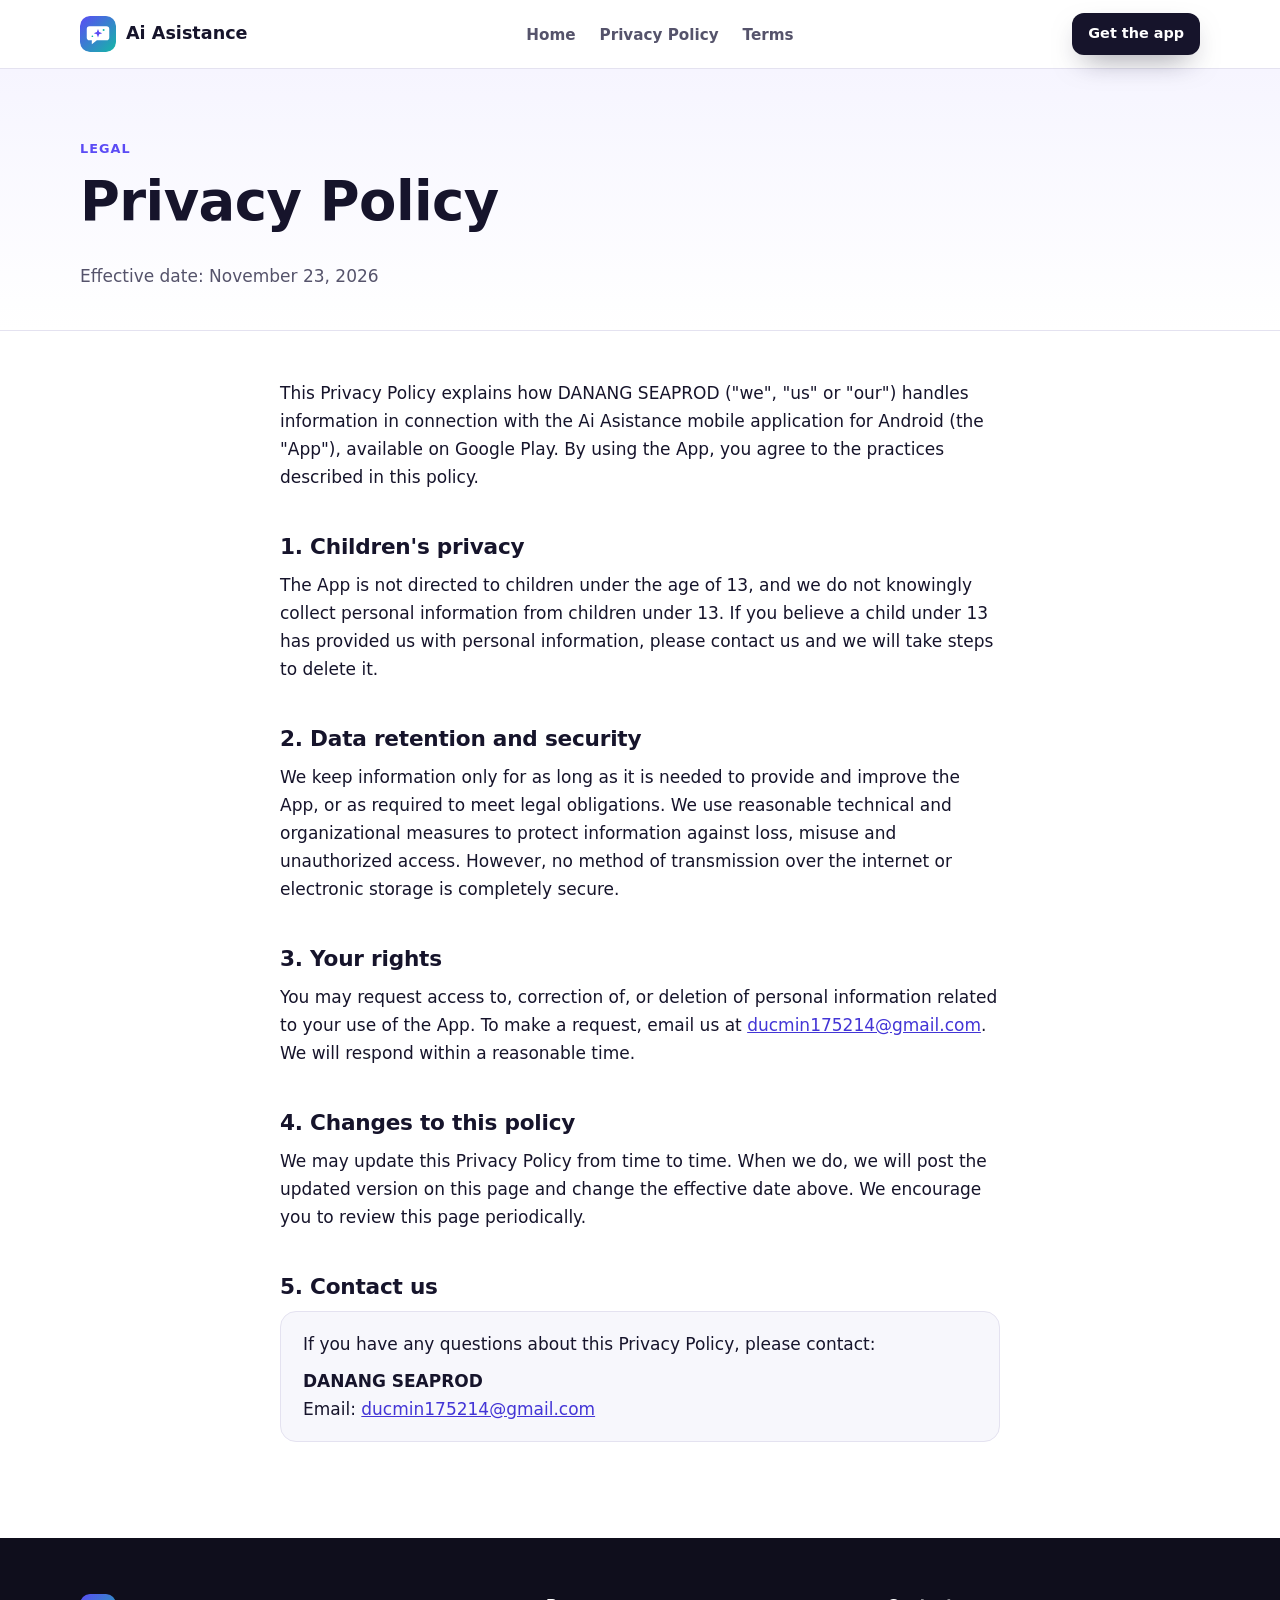
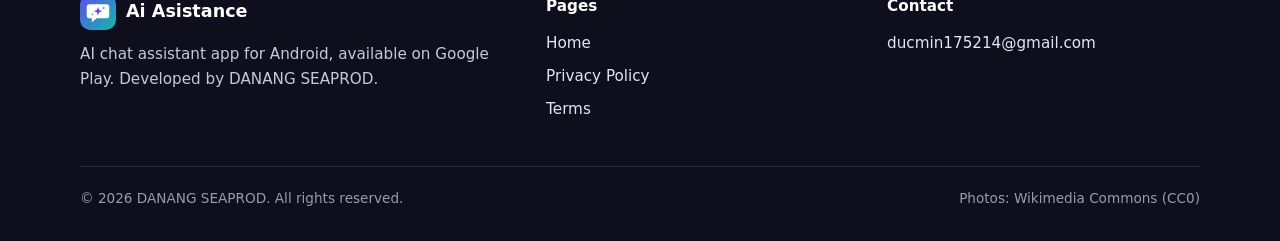
==== policies.html @ b242c6a3 "CODE12OPS-1402: Web 973: trang giới thiệu, chính sách, điều khoản, app-ads.txt CODE12 run 3403cdd0-7" ====
<!DOCTYPE html>
<html lang="en">
<head>
  <meta charset="utf-8">
  <meta name="viewport" content="width=device-width, initial-scale=1">
  <title>Privacy Policy — Ai Asistance (Android app on Google Play)</title>
  <meta name="description" content="Privacy Policy for Ai Asistance, the AI chat assistant app for Android by DANANG SEAPROD.">
  <meta property="og:type" content="website">
  <meta property="og:title" content="Privacy Policy — Ai Asistance">
  <meta property="og:description" content="How Ai Asistance by DANANG SEAPROD handles your information.">
  <meta property="og:image" content="assets/img/coffee-phone.jpg">
  <meta name="theme-color" content="#5b4bf5">
  <link rel="icon" href="assets/icon.svg" type="image/svg+xml">
  <link rel="stylesheet" href="assets/style.css">
</head>
<body>
<a class="skip" href="#main">Skip to content</a>

<header class="site-header">
  <nav class="container nav" aria-label="Main">
    <a class="brand" href="index.html"><img src="assets/icon.svg" alt="" width="36" height="36">Ai Asistance</a>
    <ul class="nav-links">
      <li><a href="index.html">Home</a></li>
      <li><a href="policies.html">Privacy Policy</a></li>
      <li><a href="terms.html">Terms</a></li>
    </ul>
    <a class="btn btn-play btn-sm" href="https://play.google.com/store/apps/details?id=com.assistance.ai.live.addvancer" rel="noopener">Get the app</a>
  </nav>
</header>

<main id="main">
  <section class="legal-hero">
    <div class="container">
      <span class="kicker">Legal</span>
      <h1>Privacy Policy</h1>
      <p>Effective date: November 23, 2026</p>
    </div>
  </section>

  <article class="container legal">
    <p>This Privacy Policy explains how DANANG SEAPROD ("we", "us" or "our") handles information in connection with the Ai Asistance mobile application for Android (the "App"), available on Google Play. By using the App, you agree to the practices described in this policy.</p>

    <h2>1. Children's privacy</h2>
    <p>The App is not directed to children under the age of 13, and we do not knowingly collect personal information from children under 13. If you believe a child under 13 has provided us with personal information, please contact us and we will take steps to delete it.</p>

    <h2>2. Data retention and security</h2>
    <p>We keep information only for as long as it is needed to provide and improve the App, or as required to meet legal obligations. We use reasonable technical and organizational measures to protect information against loss, misuse and unauthorized access. However, no method of transmission over the internet or electronic storage is completely secure.</p>

    <h2>3. Your rights</h2>
    <p>You may request access to, correction of, or deletion of personal information related to your use of the App. To make a request, email us at <a href="mailto:ducmin175214@gmail.com">ducmin175214@gmail.com</a>. We will respond within a reasonable time.</p>

    <h2>4. Changes to this policy</h2>
    <p>We may update this Privacy Policy from time to time. When we do, we will post the updated version on this page and change the effective date above. We encourage you to review this page periodically.</p>

    <h2>5. Contact us</h2>
    <div class="box">
      <p style="margin:0">If you have any questions about this Privacy Policy, please contact:</p>
      <p style="margin:.5em 0 0"><strong>DANANG SEAPROD</strong><br>
      Email: <a href="mailto:ducmin175214@gmail.com">ducmin175214@gmail.com</a></p>
    </div>
  </article>
</main>

<footer class="site-footer">
  <div class="container">
    <div class="footer-grid">
      <div>
        <a class="brand" href="index.html"><img src="assets/icon.svg" alt="" width="36" height="36">Ai Asistance</a>
        <p style="margin-top:12px">AI chat assistant app for Android, available on Google Play. Developed by DANANG SEAPROD.</p>
      </div>
      <div>
        <h4>Pages</h4>
        <ul>
          <li><a href="index.html">Home</a></li>
          <li><a href="policies.html">Privacy Policy</a></li>
          <li><a href="terms.html">Terms</a></li>
        </ul>
      </div>
      <div>
        <h4>Contact</h4>
        <ul>
          <li><a href="mailto:ducmin175214@gmail.com">ducmin175214@gmail.com</a></li>
        </ul>
      </div>
    </div>
    <div class="footer-bottom">
      <span>© 2026 DANANG SEAPROD. All rights reserved.</span>
      <span>Photos: Wikimedia Commons (CC0)</span>
    </div>
  </div>
</footer>
</body>
</html>
---- assets/style.css ----
/* Ai Asistance — site styles */
:root {
  --brand: #5b4bf5;
  --brand-dark: #4335d6;
  --brand-2: #14b8a6;
  --brand-soft: #eeecff;
  --bg: #ffffff;
  --bg-alt: #f7f7fc;
  --text: #16142b;
  --muted: #55536b;
  --line: #e4e2f0;
  --radius: 20px;
  --shadow: 0 24px 60px -24px rgba(45, 33, 160, 0.35);
  --font: system-ui, -apple-system, "Segoe UI", Roboto, "Helvetica Neue", Arial, sans-serif;
}

*, *::before, *::after { box-sizing: border-box; }
html { scroll-behavior: smooth; }
@media (prefers-reduced-motion: reduce) {
  html { scroll-behavior: auto; }
  *, *::before, *::after { transition: none !important; animation: none !important; }
}
body {
  margin: 0;
  font-family: var(--font);
  font-size: 17px;
  line-height: 1.65;
  color: var(--text);
  background: var(--bg);
  -webkit-font-smoothing: antialiased;
}
img { max-width: 100%; height: auto; display: block; }
a { color: var(--brand-dark); }
a:hover { color: var(--brand); }
h1, h2, h3 { line-height: 1.2; margin: 0 0 .5em; letter-spacing: -0.01em; }
h1 { font-size: clamp(2.25rem, 5.5vw, 3.4rem); font-weight: 800; }
h2 { font-size: clamp(1.75rem, 3.6vw, 2.4rem); font-weight: 800; }
h3 { font-size: 1.2rem; font-weight: 700; }
p { margin: 0 0 1em; }

.container { width: 100%; max-width: 1160px; margin: 0 auto; padding: 0 20px; }
.skip { position: absolute; left: -999px; top: 0; }
.skip:focus { left: 12px; top: 12px; background: #fff; padding: 8px 12px; z-index: 100; }

/* Header */
.site-header {
  position: sticky; top: 0; z-index: 50;
  background: rgba(255, 255, 255, 0.88);
  backdrop-filter: saturate(160%) blur(12px);
  border-bottom: 1px solid var(--line);
}
.nav { display: flex; align-items: center; justify-content: space-between; height: 68px; gap: 16px; }
.brand { display: flex; align-items: center; gap: 10px; font-weight: 800; font-size: 1.1rem; color: var(--text); text-decoration: none; }
.brand img { width: 36px; height: 36px; border-radius: 10px; }
.nav-links { display: none; gap: 24px; list-style: none; margin: 0; padding: 0; }
.nav-links a { color: var(--muted); text-decoration: none; font-weight: 600; font-size: .95rem; }
.nav-links a:hover { color: var(--brand); }
@media (min-width: 900px) { .nav-links { display: flex; } }

/* Buttons */
.btn {
  display: inline-flex; align-items: center; gap: 10px;
  padding: 14px 24px; border-radius: 14px;
  font-weight: 700; font-size: 1rem; text-decoration: none;
  transition: transform .2s ease, box-shadow .2s ease, background .2s ease;
}
.btn-play { background: var(--text); color: #fff; box-shadow: 0 12px 30px -12px rgba(22, 20, 43, .6); }
.btn-play:hover { color: #fff; transform: translateY(-2px); background: #000; }
.btn-play small { display: block; font-size: .72rem; font-weight: 500; opacity: .8; line-height: 1.1; }
.btn-play span { line-height: 1.15; text-align: left; }
.btn-play svg { width: 26px; height: 26px; flex: none; }
.btn-ghost { color: var(--brand-dark); background: var(--brand-soft); }
.btn-ghost:hover { transform: translateY(-2px); }
.btn-sm { padding: 9px 16px; font-size: .9rem; border-radius: 12px; }

/* Hero */
.hero {
  position: relative; overflow: hidden;
  padding: 64px 0 80px;
  background:
    radial-gradient(600px 400px at 85% 10%, rgba(20, 184, 166, .18), transparent 70%),
    radial-gradient(700px 500px at 10% 0%, rgba(91, 75, 245, .20), transparent 70%),
    linear-gradient(180deg, #f6f5ff 0%, #ffffff 100%);
}
.hero-grid { display: grid; gap: 48px; align-items: center; }
@media (min-width: 960px) { .hero-grid { grid-template-columns: 1.1fr .9fr; } .hero { padding: 96px 0 112px; } }
.eyebrow {
  display: inline-flex; align-items: center; gap: 8px;
  padding: 6px 14px; border-radius: 999px;
  background: #fff; border: 1px solid var(--line);
  font-size: .85rem; font-weight: 700; color: var(--brand-dark);
  margin-bottom: 20px;
}
.eyebrow::before { content: ""; width: 8px; height: 8px; border-radius: 50%; background: var(--brand-2); }
.hero p.lead { font-size: 1.15rem; color: var(--muted); max-width: 34em; }
.hero-actions { display: flex; flex-wrap: wrap; gap: 14px; align-items: center; margin: 28px 0 14px; }
.hero-note { font-size: .9rem; color: var(--muted); }

/* CSS phone */
.phone-stage { position: relative; display: flex; justify-content: center; }
.phone-stage::before {
  content: ""; position: absolute; inset: 8% 4%;
  background: linear-gradient(135deg, var(--brand), var(--brand-2));
  border-radius: 40px; filter: blur(60px); opacity: .35;
}
.phone {
  position: relative; width: 290px; max-width: 78vw;
  aspect-ratio: 9 / 19;
  background: #0f0e1c; border-radius: 44px; padding: 12px;
  box-shadow: var(--shadow), inset 0 0 0 2px #2b2940;
  transform: rotate(-3deg);
}
.phone::before {
  content: ""; position: absolute; top: 20px; left: 50%; transform: translateX(-50%);
  width: 80px; height: 22px; border-radius: 12px; background: #0f0e1c; z-index: 2;
}
.phone-screen {
  width: 100%; height: 100%; border-radius: 34px; overflow: hidden;
  background: #fbfbff; display: flex; flex-direction: column;
}
.phone-screen img { width: 100%; height: 100%; object-fit: cover; }
.chat-top {
  padding: 46px 16px 12px; display: flex; align-items: center; gap: 10px;
  background: linear-gradient(135deg, var(--brand), #7b6dff); color: #fff;
  font-weight: 700; font-size: .9rem;
}
.chat-top img { width: 28px; height: 28px; border-radius: 8px; background: #fff; }
.chat-body { flex: 1; padding: 14px 12px; display: flex; flex-direction: column; gap: 10px; font-size: .78rem; line-height: 1.45; }
.bubble { max-width: 85%; padding: 9px 12px; border-radius: 16px; }
.bubble.user { align-self: flex-end; background: var(--brand); color: #fff; border-bottom-right-radius: 4px; }
.bubble.ai { align-self: flex-start; background: #fff; border: 1px solid var(--line); border-bottom-left-radius: 4px; }
.chips { display: flex; flex-wrap: wrap; gap: 6px; }
.chips span { font-size: .68rem; padding: 4px 9px; border-radius: 999px; background: var(--brand-soft); color: var(--brand-dark); font-weight: 600; }
.chat-input { margin: 0 12px 16px; padding: 10px 14px; border-radius: 999px; background: #fff; border: 1px solid var(--line); color: #8a88a0; font-size: .75rem; }

/* Highlights */
.highlights { padding: 0 0 24px; margin-top: -40px; position: relative; z-index: 2; }
.hl-grid { display: grid; gap: 16px; grid-template-columns: repeat(auto-fit, minmax(220px, 1fr)); }
.hl {
  background: #fff; border: 1px solid var(--line); border-radius: var(--radius);
  padding: 20px; display: flex; gap: 14px; align-items: flex-start;
  box-shadow: 0 10px 30px -20px rgba(22, 20, 43, .25);
}
.hl .ico { flex: none; width: 44px; height: 44px; border-radius: 12px; display: grid; place-items: center; background: var(--brand-soft); color: var(--brand); }
.hl .ico svg { width: 24px; height: 24px; }
.hl strong { display: block; font-size: 1rem; }
.hl span { font-size: .9rem; color: var(--muted); line-height: 1.5; }

/* Sections */
.section { padding: 80px 0; }
@media (min-width: 960px) { .section { padding: 112px 0; } }
.section.alt { background: var(--bg-alt); }
.section-head { max-width: 640px; margin: 0 auto 56px; text-align: center; }
.section-head p { color: var(--muted); font-size: 1.08rem; }
.kicker { display: inline-block; font-size: .8rem; font-weight: 800; letter-spacing: .08em; text-transform: uppercase; color: var(--brand); margin-bottom: 10px; }

/* Feature rows */
.feature { display: grid; gap: 32px; align-items: center; margin-bottom: 72px; }
.feature:last-child { margin-bottom: 0; }
@media (min-width: 900px) {
  .feature { grid-template-columns: 1fr 1fr; gap: 64px; }
  .feature.reverse .feature-media { order: 2; }
}
.feature-media {
  border-radius: 28px; overflow: hidden; background: var(--brand-soft);
  box-shadow: var(--shadow); transition: transform .3s ease;
}
.feature-media:hover { transform: translateY(-4px); }
.feature-media img { width: 100%; height: auto; }
.feature-text p { color: var(--muted); max-width: 32em; }
.feature-text ul { margin: 0; padding: 0; list-style: none; }
.feature-text li { position: relative; padding-left: 28px; margin-bottom: 8px; }
.feature-text li::before {
  content: ""; position: absolute; left: 0; top: .45em; width: 16px; height: 16px; border-radius: 50%;
  background: var(--brand-2) url("data:image/svg+xml,%3Csvg xmlns='http://www.w3.org/2000/svg' viewBox='0 0 16 16'%3E%3Cpath d='M4 8.5l2.5 2.5L12 5.5' fill='none' stroke='%23fff' stroke-width='2' stroke-linecap='round' stroke-linejoin='round'/%3E%3C/svg%3E") center/12px no-repeat;
}

/* Tool grid */
.tools { display: grid; gap: 16px; grid-template-columns: repeat(auto-fit, minmax(240px, 1fr)); }
.tool {
  background: #fff; border: 1px solid var(--line); border-radius: var(--radius); padding: 24px;
  transition: transform .2s ease, box-shadow .2s ease, border-color .2s ease;
}
.tool:hover { transform: translateY(-4px); box-shadow: var(--shadow); border-color: transparent; }
.tool .ico { width: 48px; height: 48px; border-radius: 14px; display: grid; place-items: center; margin-bottom: 14px; color: #fff; background: linear-gradient(135deg, var(--brand), #7b6dff); }
.tool:nth-child(even) .ico { background: linear-gradient(135deg, var(--brand-2), #0e9384); }
.tool .ico svg { width: 26px; height: 26px; }
.tool p { color: var(--muted); font-size: .95rem; margin: 0; }

/* Gallery */
.gallery {
  display: grid; grid-auto-flow: column; grid-auto-columns: minmax(260px, 340px);
  gap: 20px; overflow-x: auto; scroll-snap-type: x mandatory;
  padding: 8px 4px 24px; -webkit-overflow-scrolling: touch;
}
.gallery figure { margin: 0; scroll-snap-align: start; }
.gallery img { border-radius: 22px; box-shadow: 0 18px 40px -24px rgba(22, 20, 43, .4); background: var(--brand-soft); }
.gallery figcaption { margin-top: 10px; font-size: .9rem; color: var(--muted); font-weight: 600; }

/* Steps */
.steps { display: grid; gap: 20px; counter-reset: step; }
@media (min-width: 860px) { .steps { grid-template-columns: repeat(3, 1fr); } }
.step { position: relative; background: #fff; border: 1px solid var(--line); border-radius: var(--radius); padding: 28px 24px 24px; }
.step::before {
  counter-increment: step; content: counter(step);
  display: grid; place-items: center; width: 40px; height: 40px; border-radius: 12px;
  background: var(--text); color: #fff; font-weight: 800; margin-bottom: 16px;
}
.step p { color: var(--muted); margin: 0; }

/* Audience */
.audience { display: grid; gap: 20px; }
@media (min-width: 860px) { .audience { grid-template-columns: repeat(3, 1fr); } }
.card { background: #fff; border-radius: var(--radius); overflow: hidden; border: 1px solid var(--line); display: flex; flex-direction: column; }
.card img { width: 100%; aspect-ratio: 3 / 2; object-fit: cover; }
.card-body { padding: 22px 24px 26px; }
.card-body p { color: var(--muted); margin: 0; }

/* FAQ */
.faq { max-width: 780px; margin: 0 auto; }
.faq details { border: 1px solid var(--line); border-radius: 16px; background: #fff; margin-bottom: 12px; padding: 0 22px; }
.faq summary { cursor: pointer; list-style: none; padding: 18px 0; font-weight: 700; display: flex; justify-content: space-between; gap: 16px; }
.faq summary::-webkit-details-marker { display: none; }
.faq summary::after { content: "+"; font-size: 1.4rem; line-height: 1; color: var(--brand); transition: transform .2s ease; }
.faq details[open] summary::after { transform: rotate(45deg); }
.faq details p { color: var(--muted); margin: 0 0 18px; }

/* CTA */
.cta {
  border-radius: 32px; padding: 56px 28px; text-align: center; color: #fff;
  background:
    radial-gradient(500px 300px at 90% 0%, rgba(20, 184, 166, .55), transparent 70%),
    linear-gradient(135deg, var(--brand-dark), var(--brand));
  box-shadow: var(--shadow);
}
.cta h2 { color: #fff; }
.cta p { color: rgba(255, 255, 255, .88); max-width: 34em; margin: 0 auto 28px; }
.cta img { width: 80px; height: 80px; border-radius: 22px; margin: 0 auto 20px; box-shadow: 0 12px 30px -10px rgba(0, 0, 0, .4); }
.cta .btn-play { background: #fff; color: var(--text); }
.cta .btn-play:hover { background: #f1f0ff; color: var(--text); }

/* Contact */
.contact { text-align: center; }
.contact a.mail { font-size: 1.2rem; font-weight: 700; }

/* Footer */
.site-footer { background: #0f0e1c; color: #c9c7dc; padding: 56px 0 32px; font-size: .95rem; }
.footer-grid { display: grid; gap: 28px; }
@media (min-width: 760px) { .footer-grid { grid-template-columns: 1.4fr 1fr 1fr; } }
.site-footer .brand { color: #fff; }
.site-footer a { color: #e5e3f5; text-decoration: none; }
.site-footer a:hover { color: #fff; text-decoration: underline; }
.site-footer h4 { color: #fff; margin: 0 0 12px; font-size: .95rem; }
.site-footer ul { list-style: none; margin: 0; padding: 0; }
.site-footer li { margin-bottom: 8px; }
.footer-bottom { border-top: 1px solid #2b2940; margin-top: 36px; padding-top: 20px; display: flex; flex-wrap: wrap; justify-content: space-between; gap: 12px; font-size: .85rem; color: #9b98b5; }

/* Legal pages */
.legal-hero { padding: 64px 0 40px; background: linear-gradient(180deg, #f6f5ff, #fff); border-bottom: 1px solid var(--line); }
.legal-hero p { color: var(--muted); margin: 0; }
.legal { max-width: 760px; padding: 48px 20px 96px; }
.legal h2 { font-size: 1.35rem; margin-top: 2em; }
.legal ul { padding-left: 1.2em; }
.legal li { margin-bottom: .4em; }
.legal .box { background: var(--bg-alt); border: 1px solid var(--line); border-radius: 16px; padding: 18px 22px; }

/* 404 */
.notfound { min-height: 70vh; display: grid; place-items: center; text-align: center; padding: 64px 20px; }
.notfound .code { font-size: clamp(4rem, 14vw, 8rem); font-weight: 900; line-height: 1; background: linear-gradient(135deg, var(--brand), var(--brand-2)); -webkit-background-clip: text; background-clip: text; color: transparent; }
.notfound p { color: var(--muted); }
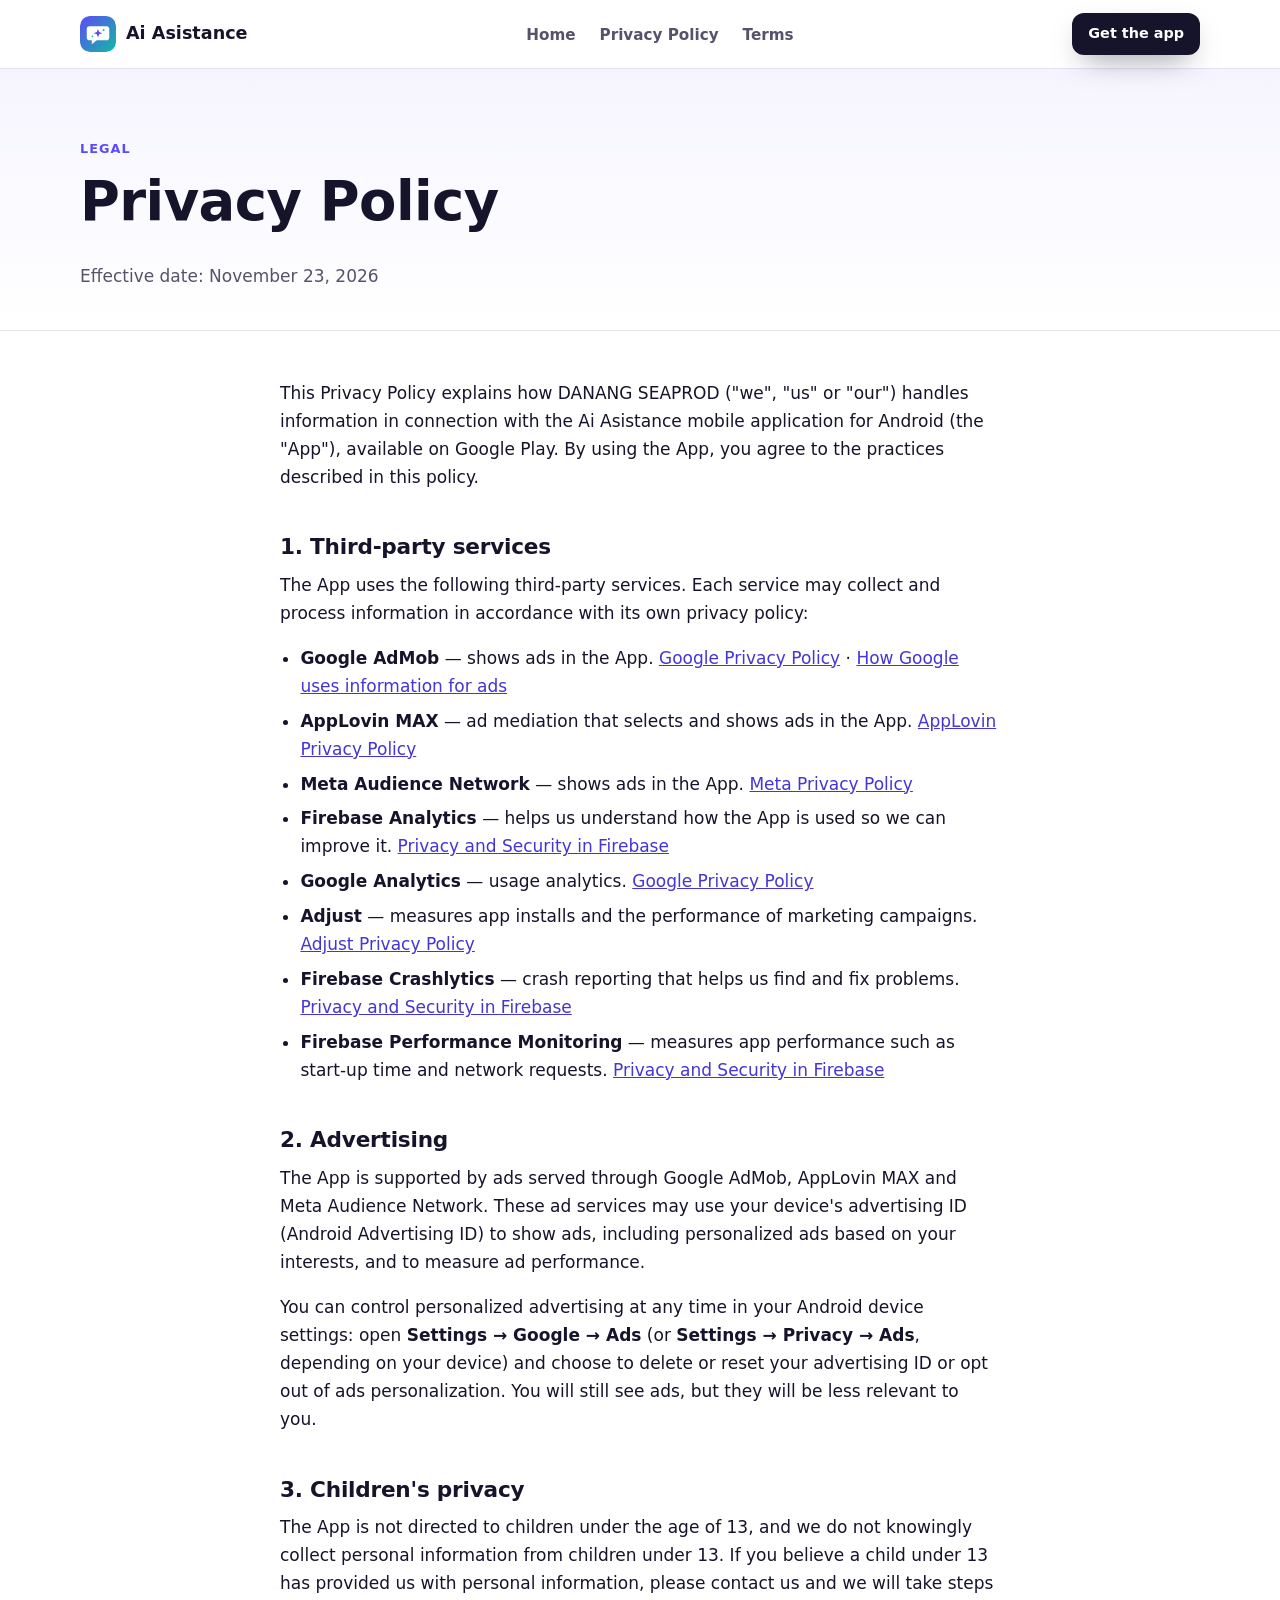
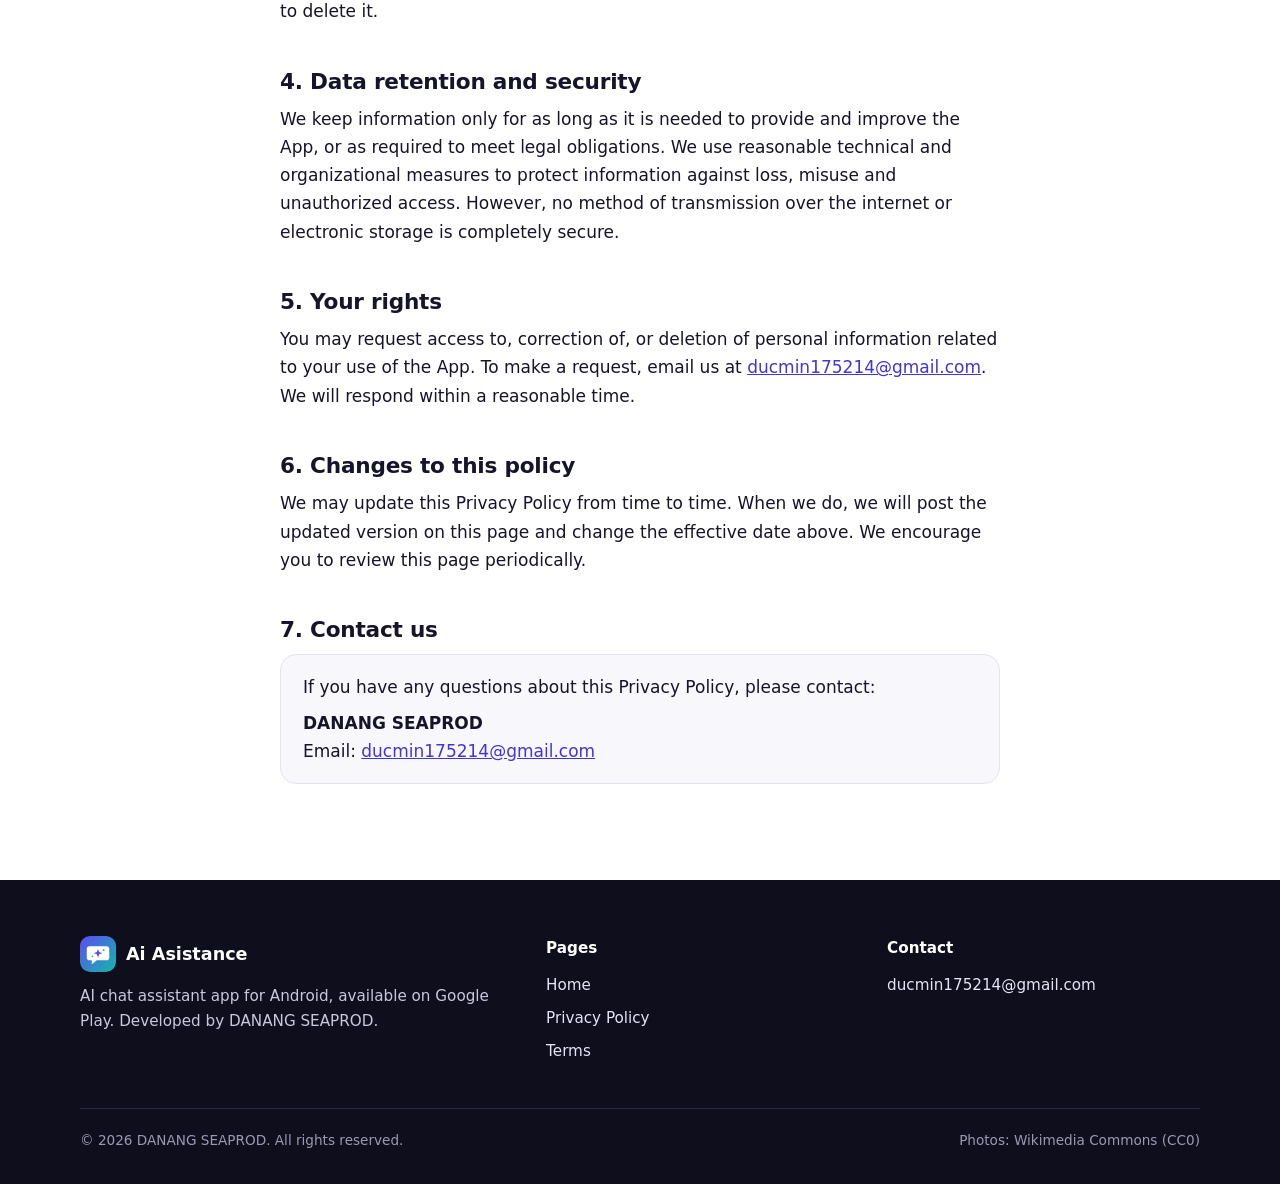
==== commit d92b875d: "CODE12OPS-1403: Web 973: trang giới thiệu, chính sách, điều khoản, app-ads.txt CODE12 run 73d76da8-f" ====
--- a/policies.html
+++ b/policies.html
@@ -8,7 +8,9 @@
   <meta property="og:type" content="website">
   <meta property="og:title" content="Privacy Policy — Ai Asistance">
   <meta property="og:description" content="How Ai Asistance by DANANG SEAPROD handles your information.">
-  <meta property="og:image" content="assets/img/coffee-phone.jpg">
+  <meta property="og:url" content="https://supper-assistance.vercel.app/policies.html">
+  <meta property="og:image" content="https://supper-assistance.vercel.app/assets/img/coffee-phone.jpg">
+  <link rel="canonical" href="https://supper-assistance.vercel.app/policies.html">
   <meta name="theme-color" content="#5b4bf5">
   <link rel="icon" href="assets/icon.svg" type="image/svg+xml">
   <link rel="stylesheet" href="assets/style.css">
@@ -40,19 +42,36 @@
   <article class="container legal">
     <p>This Privacy Policy explains how DANANG SEAPROD ("we", "us" or "our") handles information in connection with the Ai Asistance mobile application for Android (the "App"), available on Google Play. By using the App, you agree to the practices described in this policy.</p>
 
-    <h2>1. Children's privacy</h2>
+    <h2 id="third-parties">1. Third-party services</h2>
+    <p>The App uses the following third-party services. Each service may collect and process information in accordance with its own privacy policy:</p>
+    <ul>
+      <li><strong>Google AdMob</strong> — shows ads in the App. <a href="https://policies.google.com/privacy" rel="noopener">Google Privacy Policy</a> · <a href="https://policies.google.com/technologies/ads" rel="noopener">How Google uses information for ads</a></li>
+      <li><strong>AppLovin MAX</strong> — ad mediation that selects and shows ads in the App. <a href="https://www.applovin.com/privacy/" rel="noopener">AppLovin Privacy Policy</a></li>
+      <li><strong>Meta Audience Network</strong> — shows ads in the App. <a href="https://www.facebook.com/privacy/policy/" rel="noopener">Meta Privacy Policy</a></li>
+      <li><strong>Firebase Analytics</strong> — helps us understand how the App is used so we can improve it. <a href="https://firebase.google.com/support/privacy" rel="noopener">Privacy and Security in Firebase</a></li>
+      <li><strong>Google Analytics</strong> — usage analytics. <a href="https://policies.google.com/privacy" rel="noopener">Google Privacy Policy</a></li>
+      <li><strong>Adjust</strong> — measures app installs and the performance of marketing campaigns. <a href="https://www.adjust.com/terms/privacy-policy/" rel="noopener">Adjust Privacy Policy</a></li>
+      <li><strong>Firebase Crashlytics</strong> — crash reporting that helps us find and fix problems. <a href="https://firebase.google.com/support/privacy" rel="noopener">Privacy and Security in Firebase</a></li>
+      <li><strong>Firebase Performance Monitoring</strong> — measures app performance such as start-up time and network requests. <a href="https://firebase.google.com/support/privacy" rel="noopener">Privacy and Security in Firebase</a></li>
+    </ul>
+
+    <h2 id="advertising">2. Advertising</h2>
+    <p>The App is supported by ads served through Google AdMob, AppLovin MAX and Meta Audience Network. These ad services may use your device's advertising ID (Android Advertising ID) to show ads, including personalized ads based on your interests, and to measure ad performance.</p>
+    <p>You can control personalized advertising at any time in your Android device settings: open <strong>Settings → Google → Ads</strong> (or <strong>Settings → Privacy → Ads</strong>, depending on your device) and choose to delete or reset your advertising ID or opt out of ads personalization. You will still see ads, but they will be less relevant to you.</p>
+
+    <h2>3. Children's privacy</h2>
     <p>The App is not directed to children under the age of 13, and we do not knowingly collect personal information from children under 13. If you believe a child under 13 has provided us with personal information, please contact us and we will take steps to delete it.</p>
 
-    <h2>2. Data retention and security</h2>
+    <h2>4. Data retention and security</h2>
     <p>We keep information only for as long as it is needed to provide and improve the App, or as required to meet legal obligations. We use reasonable technical and organizational measures to protect information against loss, misuse and unauthorized access. However, no method of transmission over the internet or electronic storage is completely secure.</p>
 
-    <h2>3. Your rights</h2>
+    <h2>5. Your rights</h2>
     <p>You may request access to, correction of, or deletion of personal information related to your use of the App. To make a request, email us at <a href="mailto:ducmin175214@gmail.com">ducmin175214@gmail.com</a>. We will respond within a reasonable time.</p>
 
-    <h2>4. Changes to this policy</h2>
+    <h2>6. Changes to this policy</h2>
     <p>We may update this Privacy Policy from time to time. When we do, we will post the updated version on this page and change the effective date above. We encourage you to review this page periodically.</p>
 
-    <h2>5. Contact us</h2>
+    <h2>7. Contact us</h2>
     <div class="box">
       <p style="margin:0">If you have any questions about this Privacy Policy, please contact:</p>
       <p style="margin:.5em 0 0"><strong>DANANG SEAPROD</strong><br>
